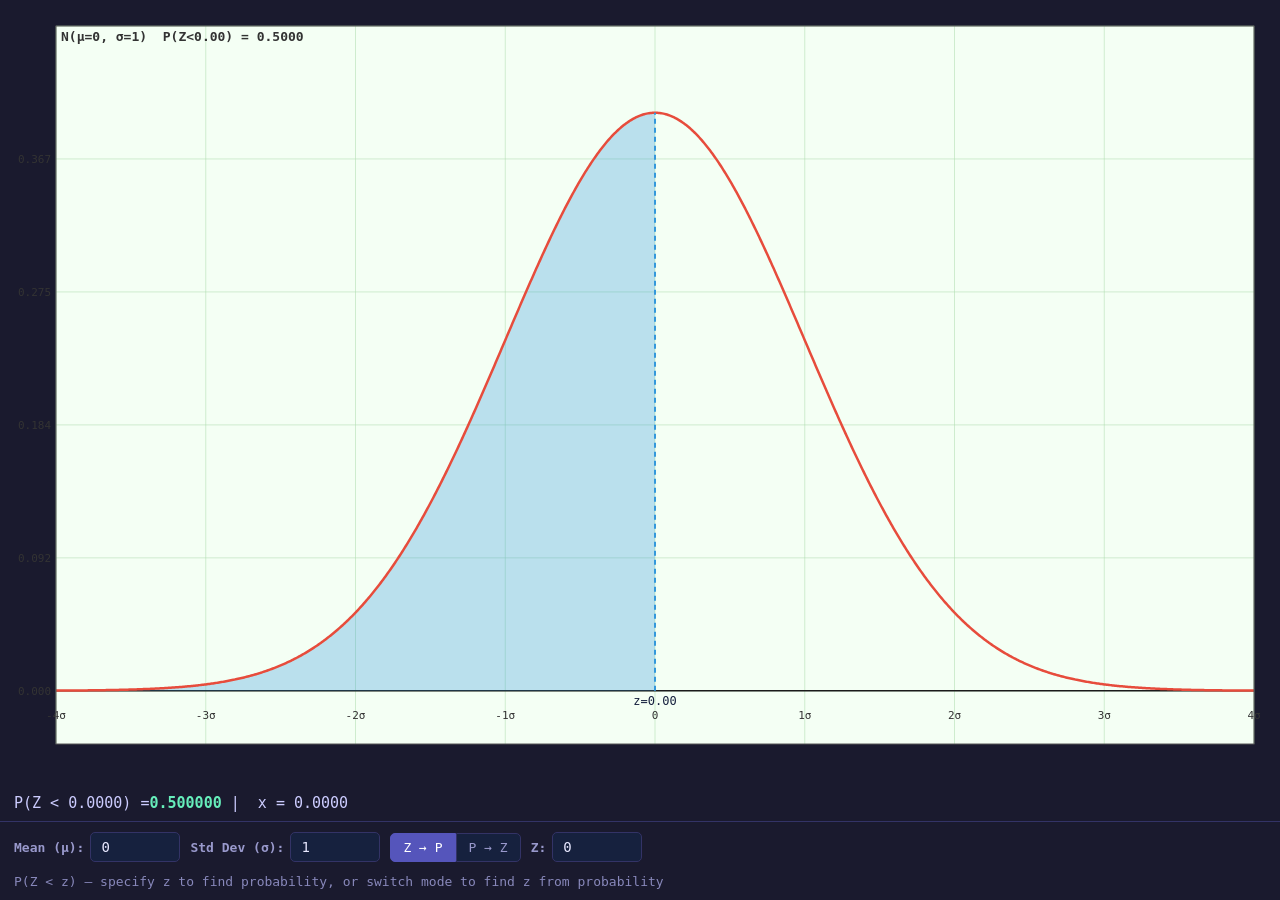
==== distribution.html @ 7b3f3201 "updates" ====
<!DOCTYPE html>
<html lang="en">
<head>
<meta charset="UTF-8">
<meta name="viewport" content="width=device-width, initial-scale=1.0, maximum-scale=1.0, user-scalable=no">
<title>Normal Distribution Calculator</title>
<style>
  * { margin: 0; padding: 0; box-sizing: border-box; }
  body {
    background: #1a1a2e;
    font-family: 'SF Mono', 'Fira Code', 'Consolas', monospace;
    color: #e8e8ff;
    height: 100dvh;
    display: flex;
    flex-direction: column;
    overflow: hidden;
  }
  #graph-container {
    flex: 1;
    display: flex;
    align-items: center;
    justify-content: center;
    padding: 6px;
    min-height: 0;
  }
  #graph-canvas {
    max-width: 100%;
    max-height: 100%;
    border-radius: 6px;
  }
  #controls {
    padding: 10px 14px;
    display: flex;
    flex-wrap: wrap;
    gap: 10px;
    align-items: center;
    border-top: 1px solid #333366;
  }
  .control-group {
    display: flex;
    align-items: center;
    gap: 6px;
  }
  .control-group label {
    color: #9999cc;
    font-size: 13px;
    font-weight: bold;
    min-width: fit-content;
  }
  .control-group input {
    background: #16213e;
    color: #e8e8ff;
    border: 1px solid #333366;
    border-radius: 5px;
    padding: 6px 10px;
    font-size: 14px;
    font-family: inherit;
    outline: none;
    width: 90px;
    caret-color: #aaaaff;
  }
  .control-group input:focus { border-color: #5555bb; }
  .control-group input::placeholder { color: #555588; }
  #mode-toggle {
    display: flex;
    gap: 0;
  }
  #mode-toggle button {
    background: #16213e;
    color: #9999cc;
    border: 1px solid #333366;
    padding: 6px 12px;
    font-size: 13px;
    font-family: inherit;
    cursor: pointer;
    transition: all 0.2s;
  }
  #mode-toggle button:first-child { border-radius: 5px 0 0 5px; }
  #mode-toggle button:last-child { border-radius: 0 5px 5px 0; }
  #mode-toggle button.active {
    background: #5555bb;
    color: #ffffff;
    border-color: #5555bb;
  }
  #result-bar {
    padding: 8px 14px;
    font-size: 15px;
    color: #ccccff;
    min-height: 36px;
    display: flex;
    align-items: center;
  }
  #result-bar .value { color: #66eebb; font-weight: bold; }
  #status-bar {
    min-height: 28px;
    padding: 2px 14px 8px;
    color: #8888bb;
    font-size: 13px;
  }
</style>
</head>
<body>

<div id="graph-container">
  <canvas id="graph-canvas"></canvas>
</div>
<div id="result-bar"></div>
<div id="controls">
  <div class="control-group">
    <label>Mean (&mu;):</label>
    <input id="mean-input" type="number" value="0" step="0.1">
  </div>
  <div class="control-group">
    <label>Std Dev (&sigma;):</label>
    <input id="std-input" type="number" value="1" step="0.1" min="0.01">
  </div>
  <div id="mode-toggle">
    <button id="btn-z-to-p" class="active">Z &rarr; P</button>
    <button id="btn-p-to-z">P &rarr; Z</button>
  </div>
  <div class="control-group">
    <label id="input-label">Z:</label>
    <input id="value-input" type="number" value="0" step="0.01">
  </div>
</div>
<div id="status-bar">P(Z &lt; z) — specify z to find probability, or switch mode to find z from probability</div>

<script>
(function() {
  const canvas = document.getElementById('graph-canvas');
  const ctx = canvas.getContext('2d');
  const meanInput = document.getElementById('mean-input');
  const stdInput = document.getElementById('std-input');
  const valueInput = document.getElementById('value-input');
  const inputLabel = document.getElementById('input-label');
  const resultBar = document.getElementById('result-bar');
  const statusBar = document.getElementById('status-bar');
  const btnZtoP = document.getElementById('btn-z-to-p');
  const btnPtoZ = document.getElementById('btn-p-to-z');

  let mode = 'z-to-p'; // or 'p-to-z'

  // --- Math functions ---

  function normalPDF(x, mu, sigma) {
    const z = (x - mu) / sigma;
    return Math.exp(-0.5 * z * z) / (sigma * Math.sqrt(2 * Math.PI));
  }

  // Cumulative distribution function using error function approximation
  function normalCDF(x, mu, sigma) {
    const z = (x - mu) / sigma;
    return 0.5 * (1 + erf(z / Math.sqrt(2)));
  }

  // Error function (Abramowitz & Stegun approximation)
  function erf(x) {
    const sign = x >= 0 ? 1 : -1;
    x = Math.abs(x);
    const t = 1.0 / (1.0 + 0.3275911 * x);
    const y = 1.0 - (((((1.061405429 * t - 1.453152027) * t) + 1.421413741) * t - 0.284496736) * t + 0.254829592) * t * Math.exp(-x * x);
    return sign * y;
  }

  // Inverse CDF (probit function) using rational approximation
  function normalInvCDF(p, mu, sigma) {
    if (p <= 0) return -Infinity;
    if (p >= 1) return Infinity;
    // Rational approximation for standard normal inverse CDF
    const z = invStdNormal(p);
    return mu + sigma * z;
  }

  function invStdNormal(p) {
    // Peter Acklam's algorithm
    const a = [
      -3.969683028665376e+01, 2.209460984245205e+02,
      -2.759285104469687e+02, 1.383577518672690e+02,
      -3.066479806614716e+01, 2.506628277459239e+00
    ];
    const b = [
      -5.447609879822406e+01, 1.615858368580409e+02,
      -1.556989798598866e+02, 6.680131188771972e+01,
      -1.328068155288572e+01
    ];
    const c = [
      -7.784894002430293e-03, -3.223964580411365e-01,
      -2.400758277161838e+00, -2.549732539343734e+00,
       4.374664141464968e+00, 2.938163982698783e+00
    ];
    const d = [
      7.784695709041462e-03, 3.224671290700398e-01,
      2.445134137142996e+00, 3.754408661907416e+00
    ];

    const pLow = 0.02425;
    const pHigh = 1 - pLow;

    let q, r;
    if (p < pLow) {
      q = Math.sqrt(-2 * Math.log(p));
      return (((((c[0]*q+c[1])*q+c[2])*q+c[3])*q+c[4])*q+c[5]) /
             ((((d[0]*q+d[1])*q+d[2])*q+d[3])*q+1);
    } else if (p <= pHigh) {
      q = p - 0.5;
      r = q * q;
      return (((((a[0]*r+a[1])*r+a[2])*r+a[3])*r+a[4])*r+a[5])*q /
             (((((b[0]*r+b[1])*r+b[2])*r+b[3])*r+b[4])*r+1);
    } else {
      q = Math.sqrt(-2 * Math.log(1 - p));
      return -(((((c[0]*q+c[1])*q+c[2])*q+c[3])*q+c[4])*q+c[5]) /
              ((((d[0]*q+d[1])*q+d[2])*q+d[3])*q+1);
    }
  }

  // --- Drawing ---

  function draw() {
    const container = document.getElementById('graph-container');
    const dpr = window.devicePixelRatio || 1;
    const cw = container.clientWidth - 12;
    const ch = container.clientHeight - 12;

    canvas.width = cw * dpr;
    canvas.height = ch * dpr;
    canvas.style.width = cw + 'px';
    canvas.style.height = ch + 'px';
    ctx.setTransform(dpr, 0, 0, dpr, 0, 0);

    const mu = parseFloat(meanInput.value) || 0;
    const sigma = parseFloat(stdInput.value) || 1;
    const val = parseFloat(valueInput.value) || 0;

    // Compute result
    let zVal, pVal, xMark;
    if (mode === 'z-to-p') {
      zVal = val;
      xMark = mu + zVal * sigma;
      pVal = normalCDF(xMark, mu, sigma);
      resultBar.innerHTML = `P(Z &lt; ${zVal.toFixed(4)}) = <span class="value">${pVal.toFixed(6)}</span> &nbsp;|&nbsp; x = ${xMark.toFixed(4)}`;
    } else {
      pVal = Math.max(0.0001, Math.min(0.9999, val));
      xMark = normalInvCDF(pVal, mu, sigma);
      zVal = (xMark - mu) / sigma;
      resultBar.innerHTML = `z = <span class="value">${zVal.toFixed(4)}</span> for P(Z &lt; z) = ${pVal.toFixed(6)} &nbsp;|&nbsp; x = ${xMark.toFixed(4)}`;
    }

    // Graph bounds: show mu +/- 4*sigma
    const xMin = mu - 4 * sigma;
    const xMax = mu + 4 * sigma;
    const yMax = normalPDF(mu, mu, sigma) * 1.15;
    const yMin = -yMax * 0.08;

    const pad = { left: 50, right: 20, top: 20, bottom: 35 };
    const plotW = cw - pad.left - pad.right;
    const plotH = ch - pad.top - pad.bottom;

    function toCanvasX(x) { return pad.left + (x - xMin) / (xMax - xMin) * plotW; }
    function toCanvasY(y) { return pad.top + (1 - (y - yMin) / (yMax - yMin)) * plotH; }

    // Background
    ctx.fillStyle = '#f4fff4';
    ctx.fillRect(pad.left, pad.top, plotW, plotH);

    // Grid
    ctx.strokeStyle = '#a8d8a8';
    ctx.lineWidth = 0.5;
    const xStep = sigma;
    for (let x = mu - 4 * sigma; x <= mu + 4 * sigma; x += xStep) {
      const cx = toCanvasX(x);
      ctx.beginPath(); ctx.moveTo(cx, pad.top); ctx.lineTo(cx, pad.top + plotH); ctx.stroke();
    }
    const yStep = yMax / 5;
    for (let y = 0; y <= yMax; y += yStep) {
      const cy = toCanvasY(y);
      ctx.beginPath(); ctx.moveTo(pad.left, cy); ctx.lineTo(pad.left + plotW, cy); ctx.stroke();
    }

    // Axes
    ctx.strokeStyle = '#1a1a1a';
    ctx.lineWidth = 1.5;
    const baseY = toCanvasY(0);
    ctx.beginPath(); ctx.moveTo(pad.left, baseY); ctx.lineTo(pad.left + plotW, baseY); ctx.stroke();

    // Shaded area under curve (P region)
    const shadeTo = Math.min(Math.max(xMark, xMin), xMax);
    ctx.fillStyle = 'rgba(52, 152, 219, 0.3)';
    ctx.beginPath();
    ctx.moveTo(toCanvasX(xMin), baseY);
    const steps = 500;
    for (let i = 0; i <= steps; i++) {
      const x = xMin + (shadeTo - xMin) * i / steps;
      ctx.lineTo(toCanvasX(x), toCanvasY(normalPDF(x, mu, sigma)));
    }
    ctx.lineTo(toCanvasX(shadeTo), baseY);
    ctx.closePath();
    ctx.fill();

    // Draw curve
    ctx.strokeStyle = '#e74c3c';
    ctx.lineWidth = 2.5;
    ctx.beginPath();
    for (let i = 0; i <= 1000; i++) {
      const x = xMin + (xMax - xMin) * i / 1000;
      const y = normalPDF(x, mu, sigma);
      const cx = toCanvasX(x);
      const cy = toCanvasY(y);
      if (i === 0) ctx.moveTo(cx, cy);
      else ctx.lineTo(cx, cy);
    }
    ctx.stroke();

    // Mark line at xMark
    if (xMark >= xMin && xMark <= xMax) {
      ctx.strokeStyle = '#3498db';
      ctx.lineWidth = 2;
      ctx.setLineDash([5, 4]);
      const mx = toCanvasX(xMark);
      ctx.beginPath(); ctx.moveTo(mx, baseY); ctx.lineTo(mx, toCanvasY(normalPDF(xMark, mu, sigma))); ctx.stroke();
      ctx.setLineDash([]);

      // Label
      ctx.fillStyle = '#16213e';
      ctx.font = '12px monospace';
      ctx.textAlign = 'center';
      ctx.fillText(`z=${zVal.toFixed(2)}`, mx, baseY + 14);
    }

    // X-axis labels (z-scores)
    ctx.fillStyle = '#333';
    ctx.font = '11px monospace';
    ctx.textAlign = 'center';
    for (let i = -4; i <= 4; i++) {
      const x = mu + i * sigma;
      const cx = toCanvasX(x);
      if (i !== 0 || mu === 0) {
        ctx.fillText(i === 0 ? '0' : `${i}σ`, cx, baseY + 28);
      }
    }

    // Y-axis labels
    ctx.textAlign = 'right';
    for (let y = 0; y <= yMax * 0.95; y += yStep) {
      const cy = toCanvasY(y);
      ctx.fillText(y.toFixed(3), pad.left - 5, cy + 4);
    }

    // Title
    ctx.fillStyle = '#333';
    ctx.font = 'bold 13px monospace';
    ctx.textAlign = 'left';
    ctx.fillText(`N(μ=${mu}, σ=${sigma})  P(Z<${zVal.toFixed(2)}) = ${pVal.toFixed(4)}`, pad.left + 5, pad.top + 15);

    // Outer border
    ctx.strokeStyle = '#555555';
    ctx.lineWidth = 1;
    ctx.strokeRect(pad.left, pad.top, plotW, plotH);
  }

  // --- Mode switching ---

  function setMode(newMode) {
    mode = newMode;
    if (mode === 'z-to-p') {
      btnZtoP.classList.add('active');
      btnPtoZ.classList.remove('active');
      inputLabel.textContent = 'Z:';
      valueInput.value = '0';
      valueInput.step = '0.01';
      statusBar.innerHTML = 'P(Z &lt; z) — enter z-score to find cumulative probability';
    } else {
      btnPtoZ.classList.add('active');
      btnZtoP.classList.remove('active');
      inputLabel.textContent = 'P:';
      valueInput.value = '0.5';
      valueInput.step = '0.01';
      statusBar.innerHTML = 'Inverse — enter probability (0 to 1) to find z-score';
    }
    draw();
  }

  btnZtoP.addEventListener('click', () => setMode('z-to-p'));
  btnPtoZ.addEventListener('click', () => setMode('p-to-z'));

  // --- Event listeners ---

  meanInput.addEventListener('input', draw);
  stdInput.addEventListener('input', draw);
  valueInput.addEventListener('input', draw);
  window.addEventListener('resize', draw);

  // Initial draw
  draw();
})();
</script>

</body>
</html>
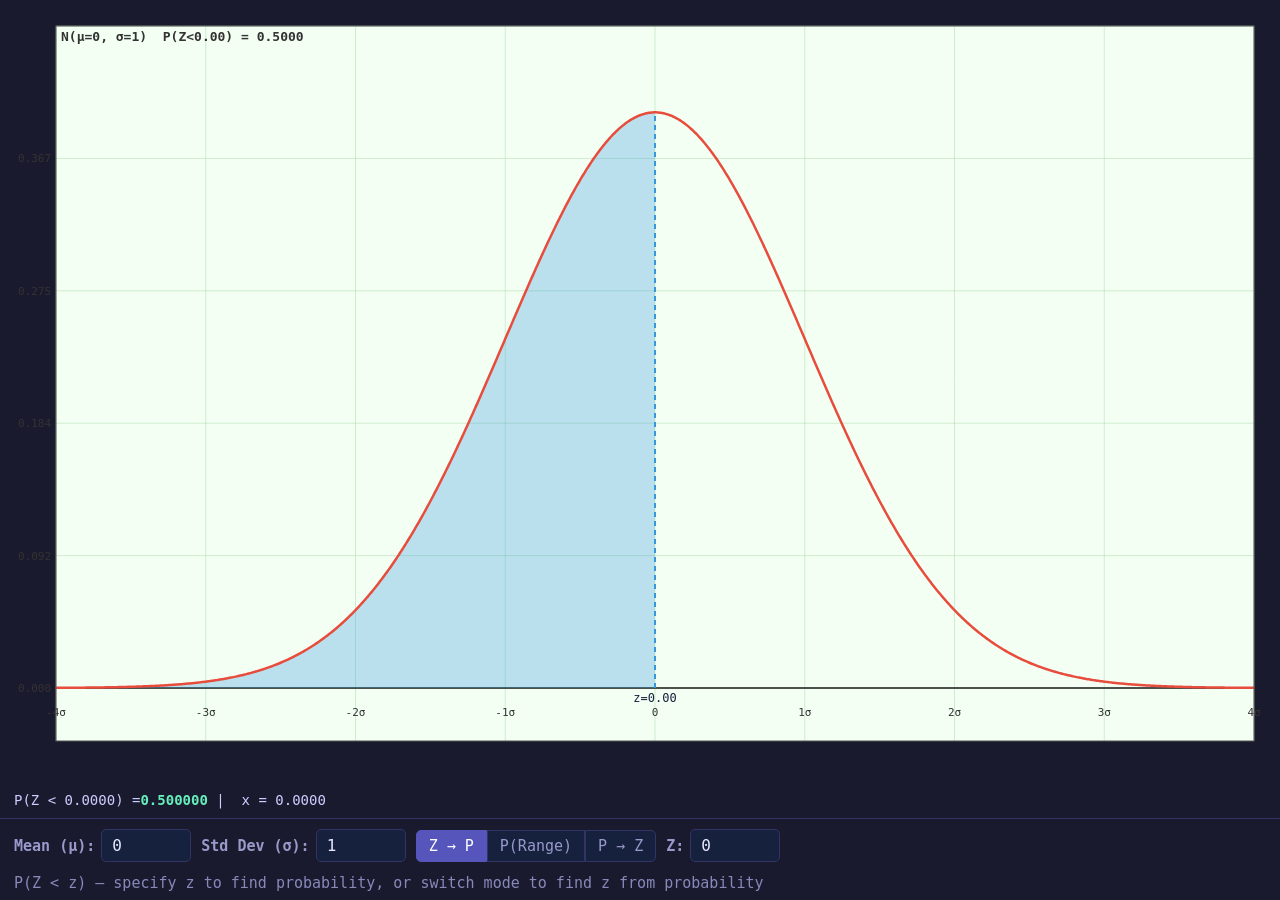
==== commit 9e87069e: "add README and updates" ====
--- a/distribution.html
+++ b/distribution.html
@@ -43,7 +43,7 @@
   }
   .control-group label {
     color: #9999cc;
-    font-size: 13px;
+    font-size: 15px;
     font-weight: bold;
     min-width: fit-content;
   }
@@ -53,7 +53,7 @@
     border: 1px solid #333366;
     border-radius: 5px;
     padding: 6px 10px;
-    font-size: 14px;
+    font-size: 16px;
     font-family: inherit;
     outline: none;
     width: 90px;
@@ -70,13 +70,14 @@
     color: #9999cc;
     border: 1px solid #333366;
     padding: 6px 12px;
-    font-size: 13px;
+    font-size: 15px;
     font-family: inherit;
     cursor: pointer;
     transition: all 0.2s;
   }
   #mode-toggle button:first-child { border-radius: 5px 0 0 5px; }
   #mode-toggle button:last-child { border-radius: 0 5px 5px 0; }
+  #mode-toggle button:only-child { border-radius: 5px; }
   #mode-toggle button.active {
     background: #5555bb;
     color: #ffffff;
@@ -84,7 +85,7 @@
   }
   #result-bar {
     padding: 8px 14px;
-    font-size: 15px;
+    font-size: 14px;
     color: #ccccff;
     min-height: 36px;
     display: flex;
@@ -95,7 +96,7 @@
     min-height: 28px;
     padding: 2px 14px 8px;
     color: #8888bb;
-    font-size: 13px;
+    font-size: 15px;
   }
 </style>
 </head>
@@ -116,11 +117,16 @@
   </div>
   <div id="mode-toggle">
     <button id="btn-z-to-p" class="active">Z &rarr; P</button>
+    <button id="btn-range">P(Range)</button>
     <button id="btn-p-to-z">P &rarr; Z</button>
   </div>
   <div class="control-group">
     <label id="input-label">Z:</label>
     <input id="value-input" type="number" value="0" step="0.01">
+  </div>
+  <div class="control-group" id="range-group" style="display:none;">
+    <label>to Z₂:</label>
+    <input id="value-input2" type="number" value="1" step="0.01">
   </div>
 </div>
 <div id="status-bar">P(Z &lt; z) — specify z to find probability, or switch mode to find z from probability</div>
@@ -135,7 +141,10 @@
   const inputLabel = document.getElementById('input-label');
   const resultBar = document.getElementById('result-bar');
   const statusBar = document.getElementById('status-bar');
+  const valueInput2 = document.getElementById('value-input2');
+  const rangeGroup = document.getElementById('range-group');
   const btnZtoP = document.getElementById('btn-z-to-p');
+  const btnRange = document.getElementById('btn-range');
   const btnPtoZ = document.getElementById('btn-p-to-z');
 
   let mode = 'z-to-p'; // or 'p-to-z'
@@ -232,12 +241,23 @@
     const val = parseFloat(valueInput.value) || 0;
 
     // Compute result
-    let zVal, pVal, xMark;
+    let zVal, pVal, xMark, zVal2, xMark2, pRange;
     if (mode === 'z-to-p') {
       zVal = val;
       xMark = mu + zVal * sigma;
       pVal = normalCDF(xMark, mu, sigma);
       resultBar.innerHTML = `P(Z &lt; ${zVal.toFixed(4)}) = <span class="value">${pVal.toFixed(6)}</span> &nbsp;|&nbsp; x = ${xMark.toFixed(4)}`;
+    } else if (mode === 'range') {
+      zVal = val;
+      zVal2 = parseFloat(valueInput2.value) || 0;
+      if (zVal > zVal2) { const tmp = zVal; zVal = zVal2; zVal2 = tmp; }
+      xMark = mu + zVal * sigma;
+      xMark2 = mu + zVal2 * sigma;
+      const pLow = normalCDF(xMark, mu, sigma);
+      const pHigh = normalCDF(xMark2, mu, sigma);
+      pRange = pHigh - pLow;
+      pVal = pHigh;
+      resultBar.innerHTML = `P(${zVal.toFixed(2)} &lt; Z &lt; ${zVal2.toFixed(2)}) = P(Z &lt; ${zVal2.toFixed(2)}) − P(Z &lt; ${zVal.toFixed(2)}) = ${pHigh.toFixed(6)} − ${pLow.toFixed(6)} = <span class="value">${pRange.toFixed(6)}</span>`;
     } else {
       pVal = Math.max(0.0001, Math.min(0.9999, val));
       xMark = normalInvCDF(pVal, mu, sigma);
@@ -283,18 +303,32 @@
     ctx.beginPath(); ctx.moveTo(pad.left, baseY); ctx.lineTo(pad.left + plotW, baseY); ctx.stroke();
 
     // Shaded area under curve (P region)
-    const shadeTo = Math.min(Math.max(xMark, xMin), xMax);
+    const steps = 500;
     ctx.fillStyle = 'rgba(52, 152, 219, 0.3)';
-    ctx.beginPath();
-    ctx.moveTo(toCanvasX(xMin), baseY);
-    const steps = 500;
-    for (let i = 0; i <= steps; i++) {
-      const x = xMin + (shadeTo - xMin) * i / steps;
-      ctx.lineTo(toCanvasX(x), toCanvasY(normalPDF(x, mu, sigma)));
-    }
-    ctx.lineTo(toCanvasX(shadeTo), baseY);
-    ctx.closePath();
-    ctx.fill();
+    if (mode === 'range') {
+      const shadeFrom = Math.min(Math.max(xMark, xMin), xMax);
+      const shadeTo = Math.min(Math.max(xMark2, xMin), xMax);
+      ctx.beginPath();
+      ctx.moveTo(toCanvasX(shadeFrom), baseY);
+      for (let i = 0; i <= steps; i++) {
+        const x = shadeFrom + (shadeTo - shadeFrom) * i / steps;
+        ctx.lineTo(toCanvasX(x), toCanvasY(normalPDF(x, mu, sigma)));
+      }
+      ctx.lineTo(toCanvasX(shadeTo), baseY);
+      ctx.closePath();
+      ctx.fill();
+    } else {
+      const shadeTo = Math.min(Math.max(xMark, xMin), xMax);
+      ctx.beginPath();
+      ctx.moveTo(toCanvasX(xMin), baseY);
+      for (let i = 0; i <= steps; i++) {
+        const x = xMin + (shadeTo - xMin) * i / steps;
+        ctx.lineTo(toCanvasX(x), toCanvasY(normalPDF(x, mu, sigma)));
+      }
+      ctx.lineTo(toCanvasX(shadeTo), baseY);
+      ctx.closePath();
+      ctx.fill();
+    }
 
     // Draw curve
     ctx.strokeStyle = '#e74c3c';
@@ -310,20 +344,26 @@
     }
     ctx.stroke();
 
-    // Mark line at xMark
-    if (xMark >= xMin && xMark <= xMax) {
-      ctx.strokeStyle = '#3498db';
-      ctx.lineWidth = 2;
-      ctx.setLineDash([5, 4]);
-      const mx = toCanvasX(xMark);
-      ctx.beginPath(); ctx.moveTo(mx, baseY); ctx.lineTo(mx, toCanvasY(normalPDF(xMark, mu, sigma))); ctx.stroke();
-      ctx.setLineDash([]);
-
-      // Label
-      ctx.fillStyle = '#16213e';
-      ctx.font = '12px monospace';
-      ctx.textAlign = 'center';
-      ctx.fillText(`z=${zVal.toFixed(2)}`, mx, baseY + 14);
+    // Mark line(s)
+    function drawMarker(xPos, zLabel) {
+      if (xPos >= xMin && xPos <= xMax) {
+        ctx.strokeStyle = '#3498db';
+        ctx.lineWidth = 2;
+        ctx.setLineDash([5, 4]);
+        const mx = toCanvasX(xPos);
+        ctx.beginPath(); ctx.moveTo(mx, baseY); ctx.lineTo(mx, toCanvasY(normalPDF(xPos, mu, sigma))); ctx.stroke();
+        ctx.setLineDash([]);
+        ctx.fillStyle = '#16213e';
+        ctx.font = '12px monospace';
+        ctx.textAlign = 'center';
+        ctx.fillText(`z=${zLabel}`, mx, baseY + 14);
+      }
+    }
+    if (mode === 'range') {
+      drawMarker(xMark, zVal.toFixed(2));
+      drawMarker(xMark2, zVal2.toFixed(2));
+    } else {
+      drawMarker(xMark, zVal.toFixed(2));
     }
 
     // X-axis labels (z-scores)
@@ -349,7 +389,11 @@
     ctx.fillStyle = '#333';
     ctx.font = 'bold 13px monospace';
     ctx.textAlign = 'left';
-    ctx.fillText(`N(μ=${mu}, σ=${sigma})  P(Z<${zVal.toFixed(2)}) = ${pVal.toFixed(4)}`, pad.left + 5, pad.top + 15);
+    if (mode === 'range') {
+      ctx.fillText(`N(μ=${mu}, σ=${sigma})  P(${zVal.toFixed(2)}<Z<${zVal2.toFixed(2)}) = ${pRange.toFixed(4)}`, pad.left + 5, pad.top + 15);
+    } else {
+      ctx.fillText(`N(μ=${mu}, σ=${sigma})  P(Z<${zVal.toFixed(2)}) = ${pVal.toFixed(4)}`, pad.left + 5, pad.top + 15);
+    }
 
     // Outer border
     ctx.strokeStyle = '#555555';
@@ -361,16 +405,26 @@
 
   function setMode(newMode) {
     mode = newMode;
+    btnZtoP.classList.remove('active');
+    btnRange.classList.remove('active');
+    btnPtoZ.classList.remove('active');
+    rangeGroup.style.display = 'none';
     if (mode === 'z-to-p') {
       btnZtoP.classList.add('active');
-      btnPtoZ.classList.remove('active');
       inputLabel.textContent = 'Z:';
       valueInput.value = '0';
       valueInput.step = '0.01';
       statusBar.innerHTML = 'P(Z &lt; z) — enter z-score to find cumulative probability';
+    } else if (mode === 'range') {
+      btnRange.classList.add('active');
+      inputLabel.textContent = 'Z₁:';
+      valueInput.value = '-1';
+      valueInput.step = '0.01';
+      valueInput2.value = '1';
+      rangeGroup.style.display = 'flex';
+      statusBar.innerHTML = 'P(Z₁ &lt; Z &lt; Z₂) = P(Z &lt; Z₂) − P(Z &lt; Z₁)';
     } else {
       btnPtoZ.classList.add('active');
-      btnZtoP.classList.remove('active');
       inputLabel.textContent = 'P:';
       valueInput.value = '0.5';
       valueInput.step = '0.01';
@@ -380,6 +434,7 @@
   }
 
   btnZtoP.addEventListener('click', () => setMode('z-to-p'));
+  btnRange.addEventListener('click', () => setMode('range'));
   btnPtoZ.addEventListener('click', () => setMode('p-to-z'));
 
   // --- Event listeners ---
@@ -387,6 +442,7 @@
   meanInput.addEventListener('input', draw);
   stdInput.addEventListener('input', draw);
   valueInput.addEventListener('input', draw);
+  valueInput2.addEventListener('input', draw);
   window.addEventListener('resize', draw);
 
   // Initial draw
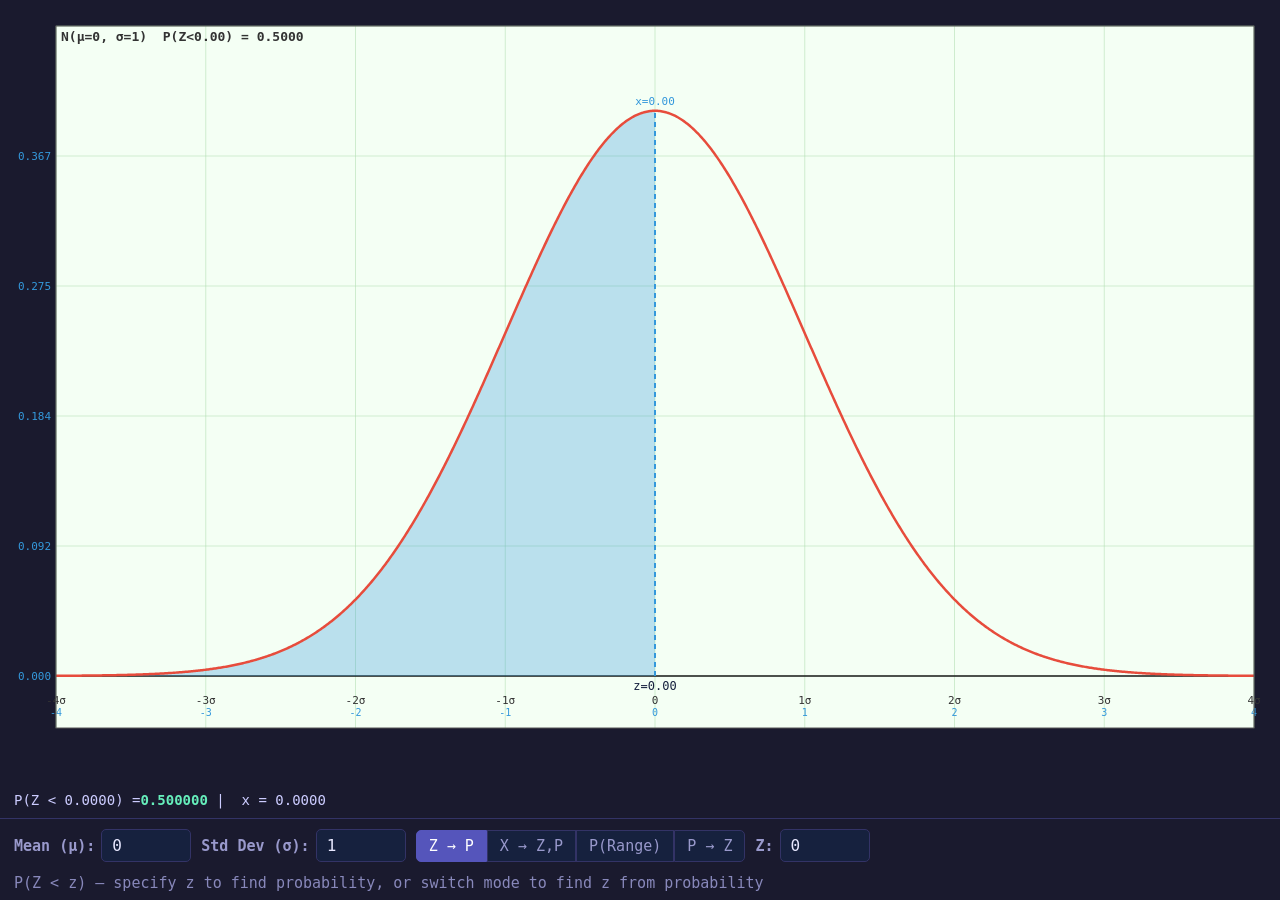
==== commit f2b4b4f4: "update distribution" ====
--- a/distribution.html
+++ b/distribution.html
@@ -117,6 +117,7 @@
   </div>
   <div id="mode-toggle">
     <button id="btn-z-to-p" class="active">Z &rarr; P</button>
+    <button id="btn-x-to-zp">X &rarr; Z,P</button>
     <button id="btn-range">P(Range)</button>
     <button id="btn-p-to-z">P &rarr; Z</button>
   </div>
@@ -145,6 +146,7 @@
   const rangeGroup = document.getElementById('range-group');
   const btnZtoP = document.getElementById('btn-z-to-p');
   const btnRange = document.getElementById('btn-range');
+  const btnXtoZP = document.getElementById('btn-x-to-zp');
   const btnPtoZ = document.getElementById('btn-p-to-z');
 
   let mode = 'z-to-p'; // or 'p-to-z'
@@ -247,6 +249,11 @@
       xMark = mu + zVal * sigma;
       pVal = normalCDF(xMark, mu, sigma);
       resultBar.innerHTML = `P(Z &lt; ${zVal.toFixed(4)}) = <span class="value">${pVal.toFixed(6)}</span> &nbsp;|&nbsp; x = ${xMark.toFixed(4)}`;
+    } else if (mode === 'x-to-zp') {
+      xMark = val;
+      zVal = (xMark - mu) / sigma;
+      pVal = normalCDF(xMark, mu, sigma);
+      resultBar.innerHTML = `x = ${xMark.toFixed(4)} &nbsp;→&nbsp; z = <span class="value">${zVal.toFixed(4)}</span> &nbsp;|&nbsp; P(Z &lt; ${zVal.toFixed(4)}) = <span class="value">${pVal.toFixed(6)}</span>`;
     } else if (mode === 'range') {
       zVal = val;
       zVal2 = parseFloat(valueInput2.value) || 0;
@@ -271,7 +278,7 @@
     const yMax = normalPDF(mu, mu, sigma) * 1.15;
     const yMin = -yMax * 0.08;
 
-    const pad = { left: 50, right: 20, top: 20, bottom: 35 };
+    const pad = { left: 50, right: 20, top: 20, bottom: 48 };
     const plotW = cw - pad.left - pad.right;
     const plotH = ch - pad.top - pad.bottom;
 
@@ -351,12 +358,16 @@
         ctx.lineWidth = 2;
         ctx.setLineDash([5, 4]);
         const mx = toCanvasX(xPos);
-        ctx.beginPath(); ctx.moveTo(mx, baseY); ctx.lineTo(mx, toCanvasY(normalPDF(xPos, mu, sigma))); ctx.stroke();
+        const markerTop = toCanvasY(normalPDF(xPos, mu, sigma));
+        ctx.beginPath(); ctx.moveTo(mx, baseY); ctx.lineTo(mx, markerTop); ctx.stroke();
         ctx.setLineDash([]);
         ctx.fillStyle = '#16213e';
         ctx.font = '12px monospace';
         ctx.textAlign = 'center';
         ctx.fillText(`z=${zLabel}`, mx, baseY + 14);
+        ctx.fillStyle = '#3498db';
+        ctx.font = '11px monospace';
+        ctx.fillText(`x=${xPos.toFixed(2)}`, mx, markerTop - 6);
       }
     }
     if (mode === 'range') {
@@ -366,16 +377,18 @@
       drawMarker(xMark, zVal.toFixed(2));
     }
 
-    // X-axis labels (z-scores)
-    ctx.fillStyle = '#333';
+    // X-axis labels (z-scores and x values)
     ctx.font = '11px monospace';
     ctx.textAlign = 'center';
     for (let i = -4; i <= 4; i++) {
       const x = mu + i * sigma;
       const cx = toCanvasX(x);
-      if (i !== 0 || mu === 0) {
-        ctx.fillText(i === 0 ? '0' : `${i}σ`, cx, baseY + 28);
-      }
+      ctx.fillStyle = '#333';
+      ctx.fillText(i === 0 ? '0' : `${i}σ`, cx, baseY + 28);
+      ctx.fillStyle = '#3498db';
+      ctx.font = '10px monospace';
+      ctx.fillText(x % 1 === 0 ? x.toFixed(0) : x.toFixed(2), cx, baseY + 40);
+      ctx.font = '11px monospace';
     }
 
     // Y-axis labels
@@ -391,6 +404,8 @@
     ctx.textAlign = 'left';
     if (mode === 'range') {
       ctx.fillText(`N(μ=${mu}, σ=${sigma})  P(${zVal.toFixed(2)}<Z<${zVal2.toFixed(2)}) = ${pRange.toFixed(4)}`, pad.left + 5, pad.top + 15);
+    } else if (mode === 'x-to-zp') {
+      ctx.fillText(`N(μ=${mu}, σ=${sigma})  x=${xMark.toFixed(2)} → z=${zVal.toFixed(2)}, P=${pVal.toFixed(4)}`, pad.left + 5, pad.top + 15);
     } else {
       ctx.fillText(`N(μ=${mu}, σ=${sigma})  P(Z<${zVal.toFixed(2)}) = ${pVal.toFixed(4)}`, pad.left + 5, pad.top + 15);
     }
@@ -406,6 +421,7 @@
   function setMode(newMode) {
     mode = newMode;
     btnZtoP.classList.remove('active');
+    btnXtoZP.classList.remove('active');
     btnRange.classList.remove('active');
     btnPtoZ.classList.remove('active');
     rangeGroup.style.display = 'none';
@@ -415,6 +431,12 @@
       valueInput.value = '0';
       valueInput.step = '0.01';
       statusBar.innerHTML = 'P(Z &lt; z) — enter z-score to find cumulative probability';
+    } else if (mode === 'x-to-zp') {
+      btnXtoZP.classList.add('active');
+      inputLabel.textContent = 'X:';
+      valueInput.value = mu.toString();
+      valueInput.step = '0.1';
+      statusBar.innerHTML = 'X &rarr; Z, P — enter an x value to find its z-score and probability';
     } else if (mode === 'range') {
       btnRange.classList.add('active');
       inputLabel.textContent = 'Z₁:';
@@ -434,6 +456,7 @@
   }
 
   btnZtoP.addEventListener('click', () => setMode('z-to-p'));
+  btnXtoZP.addEventListener('click', () => setMode('x-to-zp'));
   btnRange.addEventListener('click', () => setMode('range'));
   btnPtoZ.addEventListener('click', () => setMode('p-to-z'));
 
